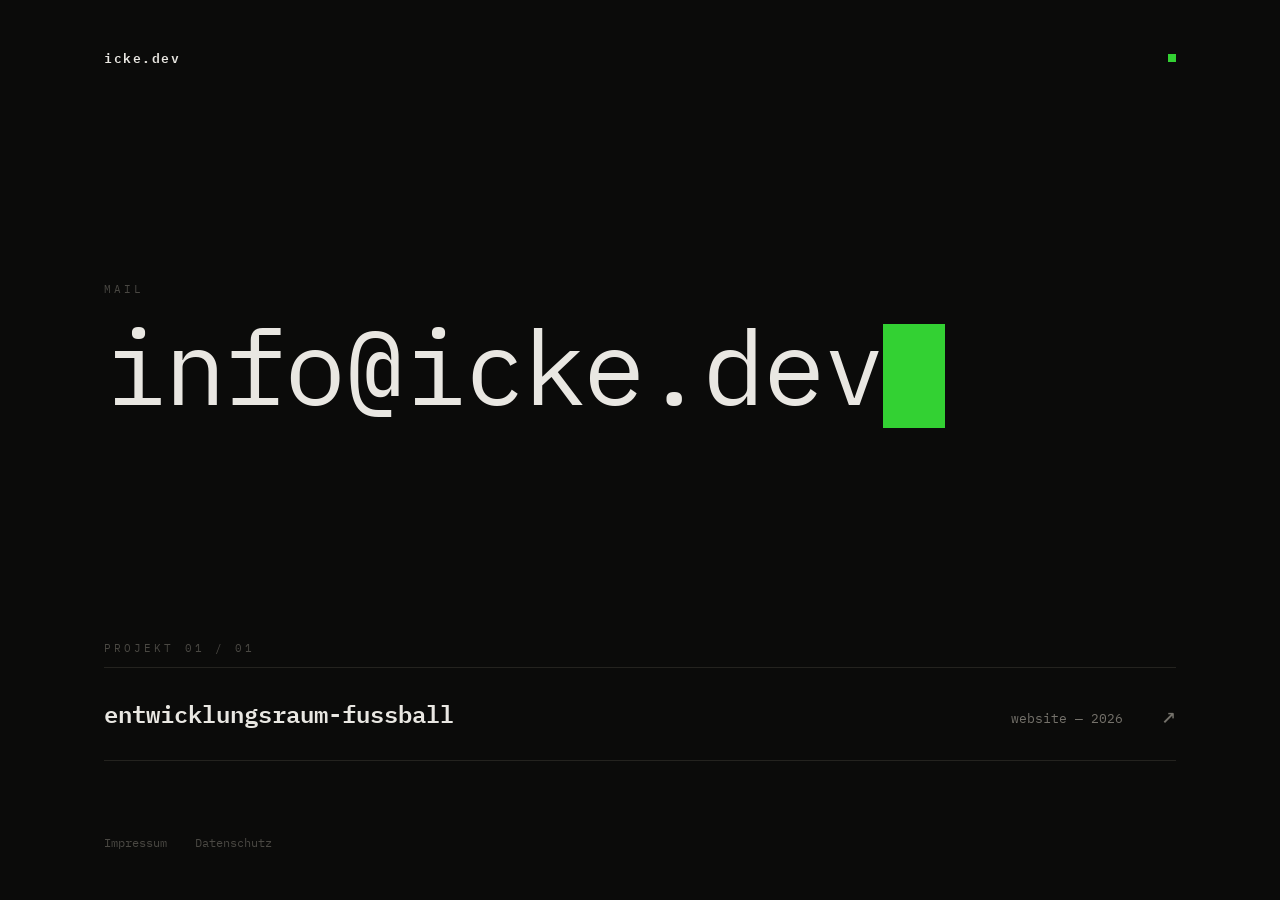
==== index.html @ ddf0a6c2 "three.ja upload" ====
<!doctype html>
<html lang="de">
  <head>
    <meta charset="utf-8" />
    <meta
      name="viewport"
      content="width=device-width, initial-scale=1, viewport-fit=cover"
    />
    <title>icke.dev</title>
    <meta name="description" content="icke.dev — kontakt: info@icke.dev" />
    <meta name="color-scheme" content="dark" />
    <link rel="icon" href="favicon.svg" type="image/svg+xml" />
    <link
      rel="preload"
      href="fonts/ibm-plex-mono-400.woff2"
      as="font"
      type="font/woff2"
      crossorigin
    />
    <link
      rel="preload"
      href="fonts/ibm-plex-mono-600.woff2"
      as="font"
      type="font/woff2"
      crossorigin
    />
    <link rel="stylesheet" href="style.css" />
    <script type="importmap">
      {
        "imports": {
          "three": "./vendor/three.module.min.js",
          "three/addons/": "./vendor/jsm/"
        }
      }
    </script>
  </head>
  <body>
    <div class="phosphor" aria-hidden="true"></div>
    <main class="page">
      <header class="top">
        <span class="top__mark">icke.dev</span>
        <span class="top__dot" aria-hidden="true"></span>
      </header>

      <section class="hero">
        <p class="label">mail</p>
        <h1 class="hero__mail">
          <a data-site-mailto="email" href="mailto:info@icke.dev"
            >info@icke.dev</a
          ><span class="caret" aria-hidden="true"></span>
        </h1>
      </section>

      <section class="work" aria-label="Projekt">
        <p class="label">projekt 01 / 01</p>
        <a
          class="proj"
          href="https://www.entwicklungsraum-fussball.de"
          target="_blank"
          rel="noreferrer"
        >
          <span class="proj__name">entwicklungsraum-fussball</span>
          <span class="proj__meta">website — 2026</span>
          <span class="proj__arrow" aria-hidden="true">&nearr;</span>
        </a>
      </section>

      <footer class="foot">
        <a href="/impressum.html">Impressum</a>
        <a href="/datenschutz.html">Datenschutz</a>
      </footer>
    </main>
    <script src="legal.js"></script>
    <script type="module" src="phosphor.js"></script>
  </body>
</html>
---- style.css ----
/* --- fonts -------------------------------------------------------- */
@font-face {
  font-family: "IBM Plex Mono";
  src: url("fonts/ibm-plex-mono-400.woff2") format("woff2");
  font-weight: 400;
  font-style: normal;
  font-display: swap;
}

@font-face {
  font-family: "IBM Plex Mono";
  src: url("fonts/ibm-plex-mono-600.woff2") format("woff2");
  font-weight: 600;
  font-style: normal;
  font-display: swap;
}

/* --- tokens ------------------------------------------------------- */
:root {
  color-scheme: dark;

  --bg:     #0b0b0a;
  --ink:    #e9e7e2;
  --mute:   #75726b;
  --faint:  #4a4843;
  --line:   #24231f;
  --accent: #33d133; /* Phosphor-Gruen alter Monochrom-CRTs, leicht gedimmt */

  --mono: "IBM Plex Mono", ui-monospace, SFMono-Regular, Menlo, Consolas, monospace;
}

/* --- reset -------------------------------------------------------- */
*, *::before, *::after { box-sizing: border-box; }

html, body {
  margin: 0;
  min-height: 100%;
  -webkit-text-size-adjust: 100%;
  text-size-adjust: 100%;
}

body {
  background: var(--bg);
  color: var(--ink);
  font: 400 15px/1.6 var(--mono);
}

::selection {
  background: var(--accent);
  color: var(--bg);
}

a { color: inherit; }

:focus-visible {
  outline: 2px solid var(--accent);
  outline-offset: 4px;
}

/* --- page frame ---------------------------------------------------- */
.page {
  position: relative;
  z-index: 1;
  min-height: 100dvh;
  max-width: 1200px;
  margin: 0 auto;
  padding: clamp(24px, 4vw, 48px) clamp(20px, 5vw, 64px);
  display: flex;
  flex-direction: column;
}

/* --- top ----------------------------------------------------------- */
.top {
  display: flex;
  align-items: center;
  justify-content: space-between;
  font-size: 13px;
  letter-spacing: .12em;
  color: var(--mute);
}

.top__mark { font-weight: 600; color: var(--ink); }

.top__dot {
  width: 8px;
  height: 8px;
  background: var(--accent);
}

/* --- labels -------------------------------------------------------- */
.label {
  margin: 0 0 .9em;
  font-size: 11px;
  letter-spacing: .28em;
  text-transform: uppercase;
  color: var(--faint);
}

/* --- hero: the mail ------------------------------------------------ */
.hero {
  margin-block: auto;
  padding-block: clamp(48px, 10vh, 96px);
}

.hero__mail {
  margin: 0;
  font-size: clamp(27px, 8.2vw, 104px);
  font-weight: 400;
  line-height: 1.1;
  letter-spacing: -0.02em;
  overflow-wrap: anywhere;
}

.hero__mail a {
  text-decoration: none;
  transition: color .15s linear;
}

.hero__mail a:hover { color: var(--accent); }

.caret {
  /* volle Zeichenzelle von IBM Plex Mono:
     Breite = Dickte (.6em), Hoehe = Ober- + Unterlaenge (.78em + .22em),
     sitzt .22em unter der Grundlinie wie ein echter Terminal-Cursor */
  display: inline-block;
  width: .6em;
  height: 1em;
  vertical-align: -.22em;
  background: var(--accent);
  animation: blink 1.1s steps(1) infinite;
}

@keyframes blink { 50% { opacity: 0; } }

/* --- phosphor: three.js-Schwarm ------------------------------------ */
.phosphor {
  position: fixed;
  inset: 0;
  z-index: 0;
  overflow: hidden;
  pointer-events: none;
  user-select: none;
}

.phosphor canvas {
  display: block;
  width: 100%;
  height: 100%;
}

/* --- the project ---------------------------------------------------- */
.proj {
  display: flex;
  align-items: baseline;
  gap: clamp(16px, 3vw, 40px);
  padding-block: 26px;
  border-top: 1px solid var(--line);
  border-bottom: 1px solid var(--line);
  text-decoration: none;
  transition: border-color .15s linear;
}

.proj__name {
  font-weight: 600;
  font-size: clamp(17px, 2.4vw, 24px);
  transition: color .15s linear;
}

.proj__meta {
  margin-left: auto;
  font-size: 13px;
  color: var(--mute);
  white-space: nowrap;
}

.proj__arrow {
  color: var(--mute);
  font-size: clamp(17px, 2.4vw, 24px);
  transition: color .15s linear, translate .15s ease-out;
}

.proj:hover { border-color: var(--accent); }
.proj:hover .proj__name { color: var(--accent); }

.proj:hover .proj__arrow {
  color: var(--accent);
  translate: 3px -3px;
}

/* --- foot ----------------------------------------------------------- */
.foot {
  display: flex;
  gap: 28px;
  margin-top: clamp(40px, 8vh, 80px);
  font-size: 12px;
}

.foot a {
  color: var(--faint);
  text-decoration: none;
  transition: color .15s linear;
}

.foot a:hover { color: var(--ink); }

/* --- legal pages ----------------------------------------------------- */
.stage {
  min-height: 100dvh;
  max-width: 720px;
  margin: 0 auto;
  padding: clamp(24px, 4vw, 48px) clamp(20px, 5vw, 64px);
  display: flex;
  flex-direction: column;
}

.kicker {
  margin: 0 0 3rem;
  font-size: 13px;
  letter-spacing: .12em;
}

.legal-page .kicker a {
  color: var(--mute);
  text-decoration: none;
}

.legal-page .kicker a:hover { color: var(--accent); }

.legal-page h1 {
  margin: 0 0 1.5rem;
  font-size: clamp(22px, 4vw, 32px);
  font-weight: 600;
  letter-spacing: -0.02em;
}

.legal-page h2 {
  margin: 2.4rem 0 .6rem;
  font-size: 11px;
  font-weight: 600;
  letter-spacing: .28em;
  text-transform: uppercase;
  color: var(--faint);
}

.legal-page p,
.legal-page li {
  margin: 0 0 .6rem;
  font-size: 14px;
  color: var(--mute);
  overflow-wrap: anywhere;
}

.legal-page ul { padding-left: 1.2rem; }

.legal-page a {
  color: var(--ink);
  text-decoration: underline;
  text-underline-offset: .2em;
  text-decoration-color: var(--faint);
}

.legal-page a:hover {
  color: var(--accent);
  text-decoration-color: var(--accent);
}

.fill-in { background: rgba(51, 209, 51, .14); }

.legal-nav {
  margin-top: auto;
  padding-top: 3rem;
  display: flex;
  gap: 28px;
  font-size: 12px;
}

.legal-nav a {
  color: var(--faint);
  text-decoration: none;
}

.legal-nav a:hover { color: var(--ink); }
.legal-nav a[aria-current="page"] { color: var(--mute); }

/* --- responsive ------------------------------------------------------ */
@media (max-width: 560px) {
  .proj {
    flex-wrap: wrap;
    row-gap: 6px;
  }

  .proj__meta {
    margin-left: 0;
    flex-basis: 100%;
    order: 3;
  }
}

@media (prefers-reduced-motion: reduce) {
  .caret { animation: none; }
  * { transition: none !important; }
}
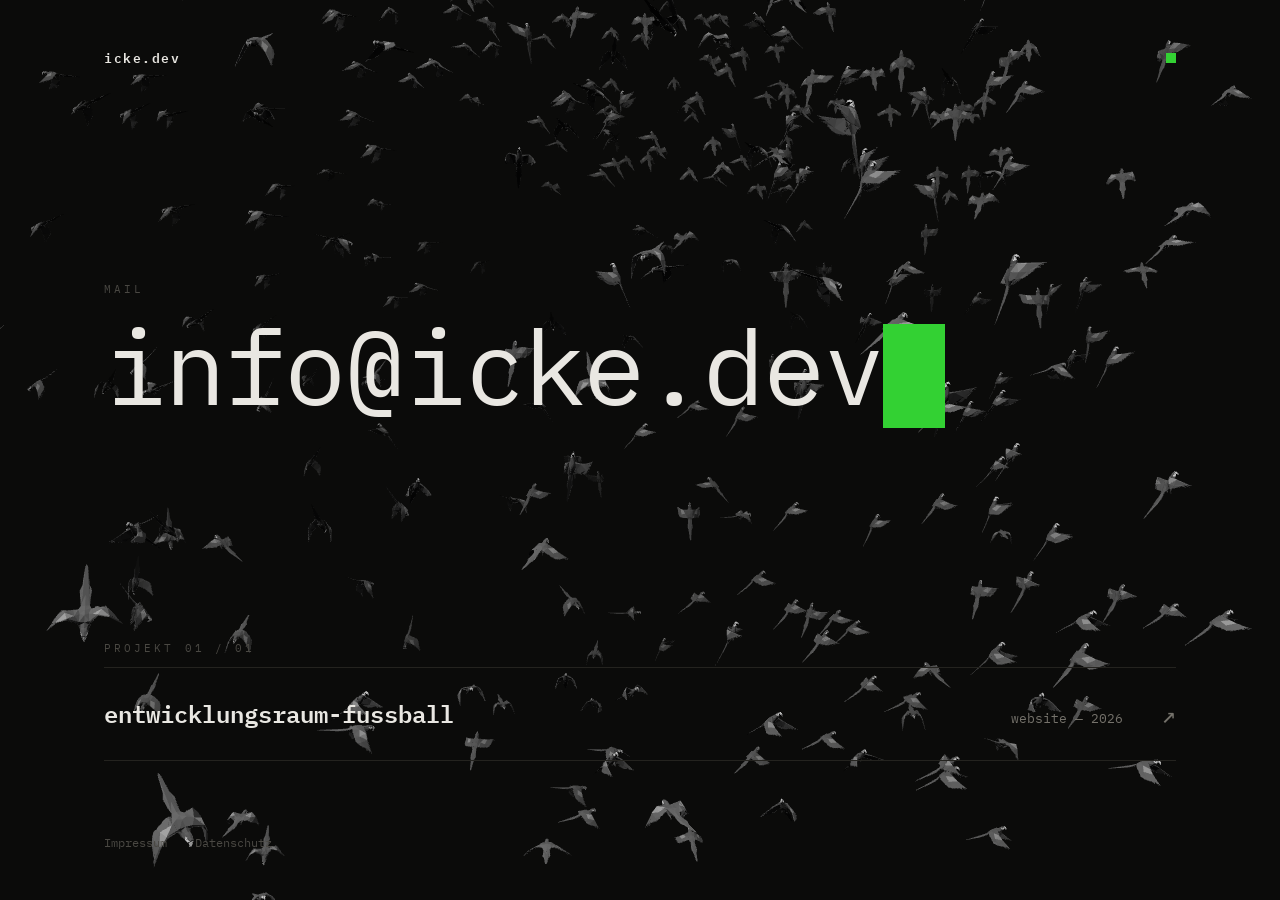
==== commit be4c5360: "color birds" ====
--- a/index.html
+++ b/index.html
@@ -39,7 +39,12 @@
     <main class="page">
       <header class="top">
         <span class="top__mark">icke.dev</span>
-        <span class="top__dot" aria-hidden="true"></span>
+        <button
+          type="button"
+          class="top__dot"
+          aria-label="Schwarm einfärben"
+          aria-pressed="false"
+        ></button>
       </header>
 
       <section class="hero">
--- a/style.css
+++ b/style.css
@@ -82,9 +82,27 @@
 .top__mark { font-weight: 600; color: var(--ink); }
 
 .top__dot {
-  width: 8px;
-  height: 8px;
+  position: relative;
+  width: 10px;
+  height: 10px;
+  padding: 0;
+  border: 0;
   background: var(--accent);
+  cursor: pointer;
+  appearance: none;
+  display: block;
+  flex-shrink: 0;
+}
+
+.top__dot::after {
+  content: "";
+  position: absolute;
+  inset: -12px;
+}
+
+.top__dot[aria-pressed="true"] {
+  outline: 1px solid var(--accent);
+  outline-offset: 3px;
 }
 
 /* --- labels -------------------------------------------------------- */
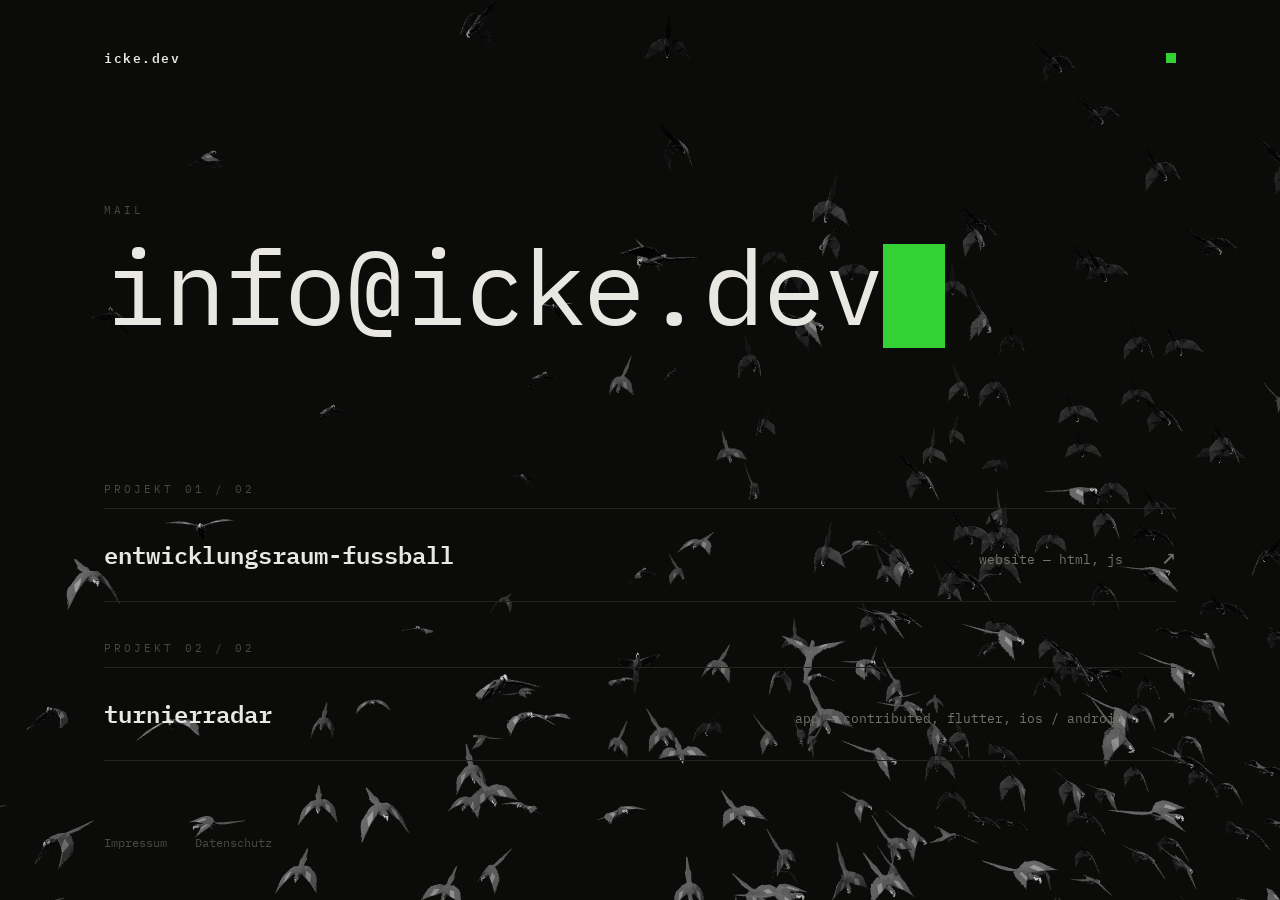
==== commit 9f66d129: "litte tweeks" ====
--- a/index.html
+++ b/index.html
@@ -56,8 +56,8 @@
         </h1>
       </section>
 
-      <section class="work" aria-label="Projekt">
-        <p class="label">projekt 01 / 01</p>
+      <section class="work" aria-label="Projekte">
+        <p class="label">projekt 01 / 02</p>
         <a
           class="proj"
           href="https://www.entwicklungsraum-fussball.de"
@@ -65,7 +65,18 @@
           rel="noreferrer"
         >
           <span class="proj__name">entwicklungsraum-fussball</span>
-          <span class="proj__meta">website — 2026</span>
+          <span class="proj__meta">website — html, js</span>
+          <span class="proj__arrow" aria-hidden="true">&nearr;</span>
+        </a>
+        <p class="label">projekt 02 / 02</p>
+        <a
+          class="proj"
+          href="https://turnierradar.de"
+          target="_blank"
+          rel="noreferrer"
+        >
+          <span class="proj__name">turnierradar</span>
+          <span class="proj__meta">app — contributed, flutter, ios / android</span>
           <span class="proj__arrow" aria-hidden="true">&nearr;</span>
         </a>
       </section>
--- a/style.css
+++ b/style.css
@@ -178,6 +178,8 @@
   transition: border-color .15s linear;
 }
 
+.proj + .label { margin-top: 2.4rem; }
+
 .proj__name {
   font-weight: 600;
   font-size: clamp(17px, 2.4vw, 24px);
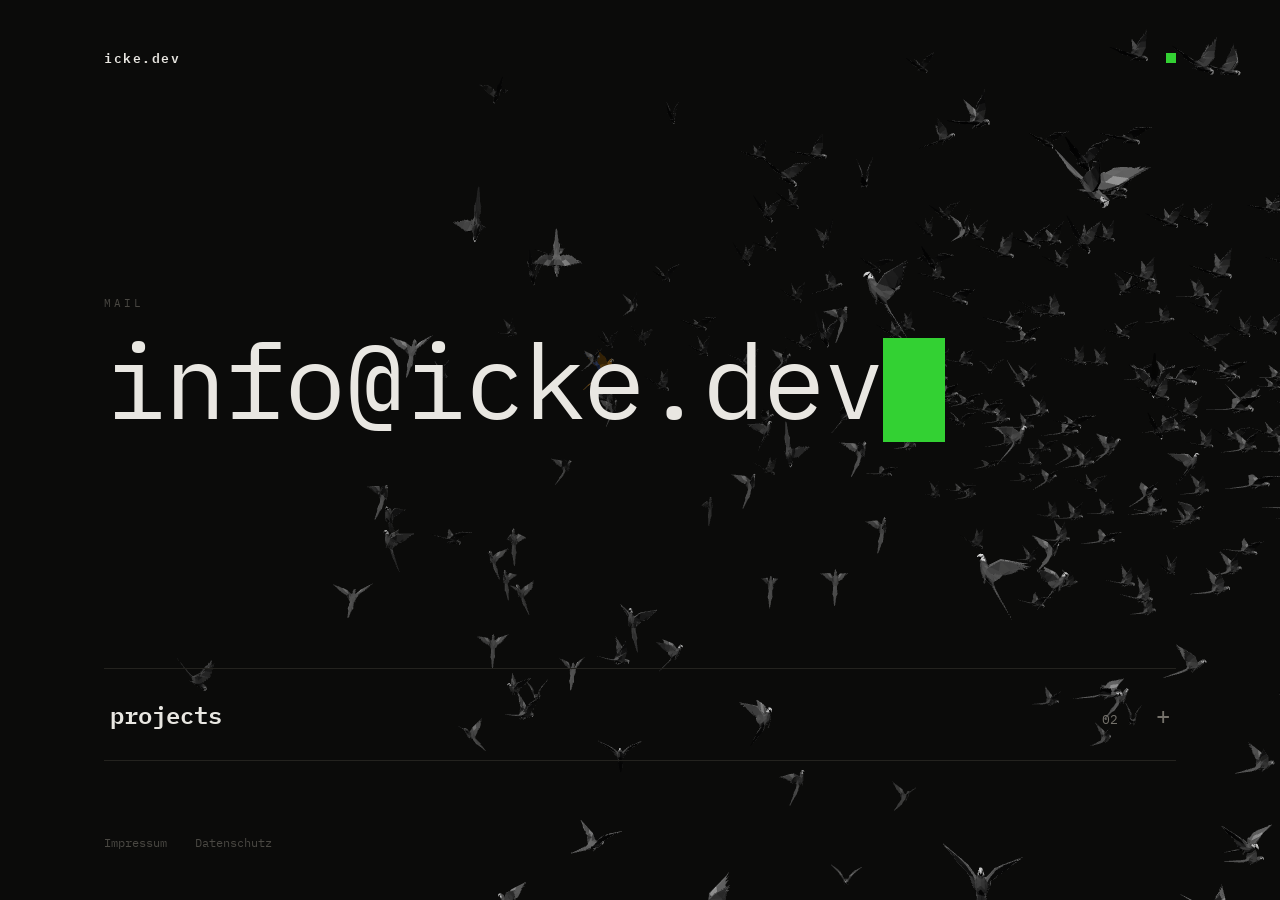
==== commit 341598a0: "tweeks" ====
--- a/index.html
+++ b/index.html
@@ -56,29 +56,43 @@
         </h1>
       </section>
 
-      <section class="work" aria-label="Projekte">
-        <p class="label">projekt 01 / 02</p>
-        <a
-          class="proj"
-          href="https://www.entwicklungsraum-fussball.de"
-          target="_blank"
-          rel="noreferrer"
-        >
-          <span class="proj__name">entwicklungsraum-fussball</span>
-          <span class="proj__meta">website — html, js</span>
-          <span class="proj__arrow" aria-hidden="true">&nearr;</span>
-        </a>
-        <p class="label">projekt 02 / 02</p>
-        <a
-          class="proj"
-          href="https://turnierradar.de"
-          target="_blank"
-          rel="noreferrer"
-        >
-          <span class="proj__name">turnierradar</span>
-          <span class="proj__meta">app — contributed, flutter, ios / android</span>
-          <span class="proj__arrow" aria-hidden="true">&nearr;</span>
-        </a>
+      <section class="work" aria-label="Projects">
+        <div class="work__fold">
+          <button
+            type="button"
+            class="proj work__sum"
+            aria-expanded="false"
+            aria-controls="project-list"
+          >
+            <span class="proj__name">projects</span>
+            <span class="proj__meta">02</span>
+            <span class="work__toggle" aria-hidden="true"></span>
+          </button>
+          <div class="work__list" id="project-list">
+            <div class="work__list-inner">
+              <a
+                class="proj"
+                href="https://www.entwicklungsraum-fussball.de"
+                target="_blank"
+                rel="noreferrer"
+              >
+                <span class="proj__name">entwicklungsraum-fussball</span>
+                <span class="proj__meta">website — html, js</span>
+                <span class="proj__arrow" aria-hidden="true">&nearr;</span>
+              </a>
+              <a
+                class="proj"
+                href="https://turnierradar.de"
+                target="_blank"
+                rel="noreferrer"
+              >
+                <span class="proj__name">turnierradar</span>
+                <span class="proj__meta">app — contributed, flutter, ios / android</span>
+                <span class="proj__arrow" aria-hidden="true">&nearr;</span>
+              </a>
+            </div>
+          </div>
+        </div>
       </section>
 
       <footer class="foot">
--- a/style.css
+++ b/style.css
@@ -19,20 +19,26 @@
 :root {
   color-scheme: dark;
 
-  --bg:     #0b0b0a;
-  --ink:    #e9e7e2;
-  --mute:   #75726b;
-  --faint:  #4a4843;
-  --line:   #24231f;
+  --bg: #0b0b0a;
+  --ink: #e9e7e2;
+  --mute: #75726b;
+  --faint: #4a4843;
+  --line: #24231f;
   --accent: #33d133; /* Phosphor-Gruen alter Monochrom-CRTs, leicht gedimmt */
 
-  --mono: "IBM Plex Mono", ui-monospace, SFMono-Regular, Menlo, Consolas, monospace;
+  --mono:
+    "IBM Plex Mono", ui-monospace, SFMono-Regular, Menlo, Consolas, monospace;
 }
 
 /* --- reset -------------------------------------------------------- */
-*, *::before, *::after { box-sizing: border-box; }
-
-html, body {
+*,
+*::before,
+*::after {
+  box-sizing: border-box;
+}
+
+html,
+body {
   margin: 0;
   min-height: 100%;
   -webkit-text-size-adjust: 100%;
@@ -50,7 +56,9 @@
   color: var(--bg);
 }
 
-a { color: inherit; }
+a {
+  color: inherit;
+}
 
 :focus-visible {
   outline: 2px solid var(--accent);
@@ -69,17 +77,31 @@
   flex-direction: column;
 }
 
+.page > :not(.top) {
+  opacity: 1;
+  transition: opacity 1.6s cubic-bezier(0.22, 1, 0.36, 1);
+}
+
+.page.is-idle > :not(.top) {
+  opacity: 0.12;
+  transition-duration: 2.8s;
+  transition-timing-function: cubic-bezier(0.4, 0, 0.2, 1);
+}
+
 /* --- top ----------------------------------------------------------- */
 .top {
   display: flex;
   align-items: center;
   justify-content: space-between;
   font-size: 13px;
-  letter-spacing: .12em;
-  color: var(--mute);
-}
-
-.top__mark { font-weight: 600; color: var(--ink); }
+  letter-spacing: 0.12em;
+  color: var(--mute);
+}
+
+.top__mark {
+  font-weight: 600;
+  color: var(--ink);
+}
 
 .top__dot {
   position: relative;
@@ -107,9 +129,9 @@
 
 /* --- labels -------------------------------------------------------- */
 .label {
-  margin: 0 0 .9em;
+  margin: 0 0 0.9em;
   font-size: 11px;
-  letter-spacing: .28em;
+  letter-spacing: 0.28em;
   text-transform: uppercase;
   color: var(--faint);
 }
@@ -131,24 +153,30 @@
 
 .hero__mail a {
   text-decoration: none;
-  transition: color .15s linear;
-}
-
-.hero__mail a:hover { color: var(--accent); }
+  transition: color 0.15s linear;
+}
+
+.hero__mail a:hover {
+  color: var(--accent);
+}
 
 .caret {
   /* volle Zeichenzelle von IBM Plex Mono:
      Breite = Dickte (.6em), Hoehe = Ober- + Unterlaenge (.78em + .22em),
      sitzt .22em unter der Grundlinie wie ein echter Terminal-Cursor */
   display: inline-block;
-  width: .6em;
+  width: 0.6em;
   height: 1em;
-  vertical-align: -.22em;
+  vertical-align: -0.22em;
   background: var(--accent);
   animation: blink 1.1s steps(1) infinite;
 }
 
-@keyframes blink { 50% { opacity: 0; } }
+@keyframes blink {
+  50% {
+    opacity: 0;
+  }
+}
 
 /* --- phosphor: three.js-Schwarm ------------------------------------ */
 .phosphor {
@@ -166,7 +194,61 @@
   height: 100%;
 }
 
-/* --- the project ---------------------------------------------------- */
+/* --- projects ------------------------------------------------------- */
+.work__sum {
+  width: 100%;
+  margin: 0;
+  font: inherit;
+  color: inherit;
+  background: none;
+  text-align: left;
+  appearance: none;
+  border: 0;
+  border-radius: 0;
+  cursor: pointer;
+}
+
+.work__toggle {
+  display: inline-block;
+  color: var(--mute);
+  font-size: clamp(17px, 2.4vw, 24px);
+  line-height: 1;
+  transition:
+    color 0.15s linear,
+    rotate 0.35s cubic-bezier(0.22, 1, 0.36, 1);
+}
+
+.work__toggle::before {
+  content: "+";
+}
+
+.work__sum[aria-expanded="true"] .work__toggle {
+  rotate: 45deg;
+}
+
+.work__sum:hover .work__toggle {
+  color: var(--accent);
+}
+
+.work__list {
+  display: grid;
+  grid-template-rows: 0fr;
+  transition: grid-template-rows 0.45s cubic-bezier(0.22, 1, 0.36, 1);
+}
+
+.work__sum[aria-expanded="true"] + .work__list {
+  grid-template-rows: 1fr;
+}
+
+.work__list-inner {
+  min-height: 0;
+  overflow: hidden;
+}
+
+.work__list .proj {
+  border-top: 0;
+}
+
 .proj {
   display: flex;
   align-items: baseline;
@@ -175,15 +257,13 @@
   border-top: 1px solid var(--line);
   border-bottom: 1px solid var(--line);
   text-decoration: none;
-  transition: border-color .15s linear;
-}
-
-.proj + .label { margin-top: 2.4rem; }
+  transition: border-color 0.15s linear;
+}
 
 .proj__name {
   font-weight: 600;
   font-size: clamp(17px, 2.4vw, 24px);
-  transition: color .15s linear;
+  transition: color 0.15s linear;
 }
 
 .proj__meta {
@@ -196,11 +276,17 @@
 .proj__arrow {
   color: var(--mute);
   font-size: clamp(17px, 2.4vw, 24px);
-  transition: color .15s linear, translate .15s ease-out;
-}
-
-.proj:hover { border-color: var(--accent); }
-.proj:hover .proj__name { color: var(--accent); }
+  transition:
+    color 0.15s linear,
+    translate 0.15s ease-out;
+}
+
+.proj:hover {
+  border-color: var(--accent);
+}
+.proj:hover .proj__name {
+  color: var(--accent);
+}
 
 .proj:hover .proj__arrow {
   color: var(--accent);
@@ -218,10 +304,12 @@
 .foot a {
   color: var(--faint);
   text-decoration: none;
-  transition: color .15s linear;
-}
-
-.foot a:hover { color: var(--ink); }
+  transition: color 0.15s linear;
+}
+
+.foot a:hover {
+  color: var(--ink);
+}
 
 /* --- legal pages ----------------------------------------------------- */
 .stage {
@@ -236,7 +324,7 @@
 .kicker {
   margin: 0 0 3rem;
   font-size: 13px;
-  letter-spacing: .12em;
+  letter-spacing: 0.12em;
 }
 
 .legal-page .kicker a {
@@ -244,7 +332,9 @@
   text-decoration: none;
 }
 
-.legal-page .kicker a:hover { color: var(--accent); }
+.legal-page .kicker a:hover {
+  color: var(--accent);
+}
 
 .legal-page h1 {
   margin: 0 0 1.5rem;
@@ -254,28 +344,30 @@
 }
 
 .legal-page h2 {
-  margin: 2.4rem 0 .6rem;
+  margin: 2.4rem 0 0.6rem;
   font-size: 11px;
   font-weight: 600;
-  letter-spacing: .28em;
+  letter-spacing: 0.28em;
   text-transform: uppercase;
   color: var(--faint);
 }
 
 .legal-page p,
 .legal-page li {
-  margin: 0 0 .6rem;
+  margin: 0 0 0.6rem;
   font-size: 14px;
   color: var(--mute);
   overflow-wrap: anywhere;
 }
 
-.legal-page ul { padding-left: 1.2rem; }
+.legal-page ul {
+  padding-left: 1.2rem;
+}
 
 .legal-page a {
   color: var(--ink);
   text-decoration: underline;
-  text-underline-offset: .2em;
+  text-underline-offset: 0.2em;
   text-decoration-color: var(--faint);
 }
 
@@ -284,7 +376,9 @@
   text-decoration-color: var(--accent);
 }
 
-.fill-in { background: rgba(51, 209, 51, .14); }
+.fill-in {
+  background: rgba(51, 209, 51, 0.14);
+}
 
 .legal-nav {
   margin-top: auto;
@@ -299,8 +393,12 @@
   text-decoration: none;
 }
 
-.legal-nav a:hover { color: var(--ink); }
-.legal-nav a[aria-current="page"] { color: var(--mute); }
+.legal-nav a:hover {
+  color: var(--ink);
+}
+.legal-nav a[aria-current="page"] {
+  color: var(--mute);
+}
 
 /* --- responsive ------------------------------------------------------ */
 @media (max-width: 560px) {
@@ -314,9 +412,19 @@
     flex-basis: 100%;
     order: 3;
   }
+
+  .work__sum .proj__meta {
+    margin-left: auto;
+    flex-basis: auto;
+    order: 0;
+  }
 }
 
 @media (prefers-reduced-motion: reduce) {
-  .caret { animation: none; }
-  * { transition: none !important; }
-}
+  .caret {
+    animation: none;
+  }
+  * {
+    transition: none !important;
+  }
+}
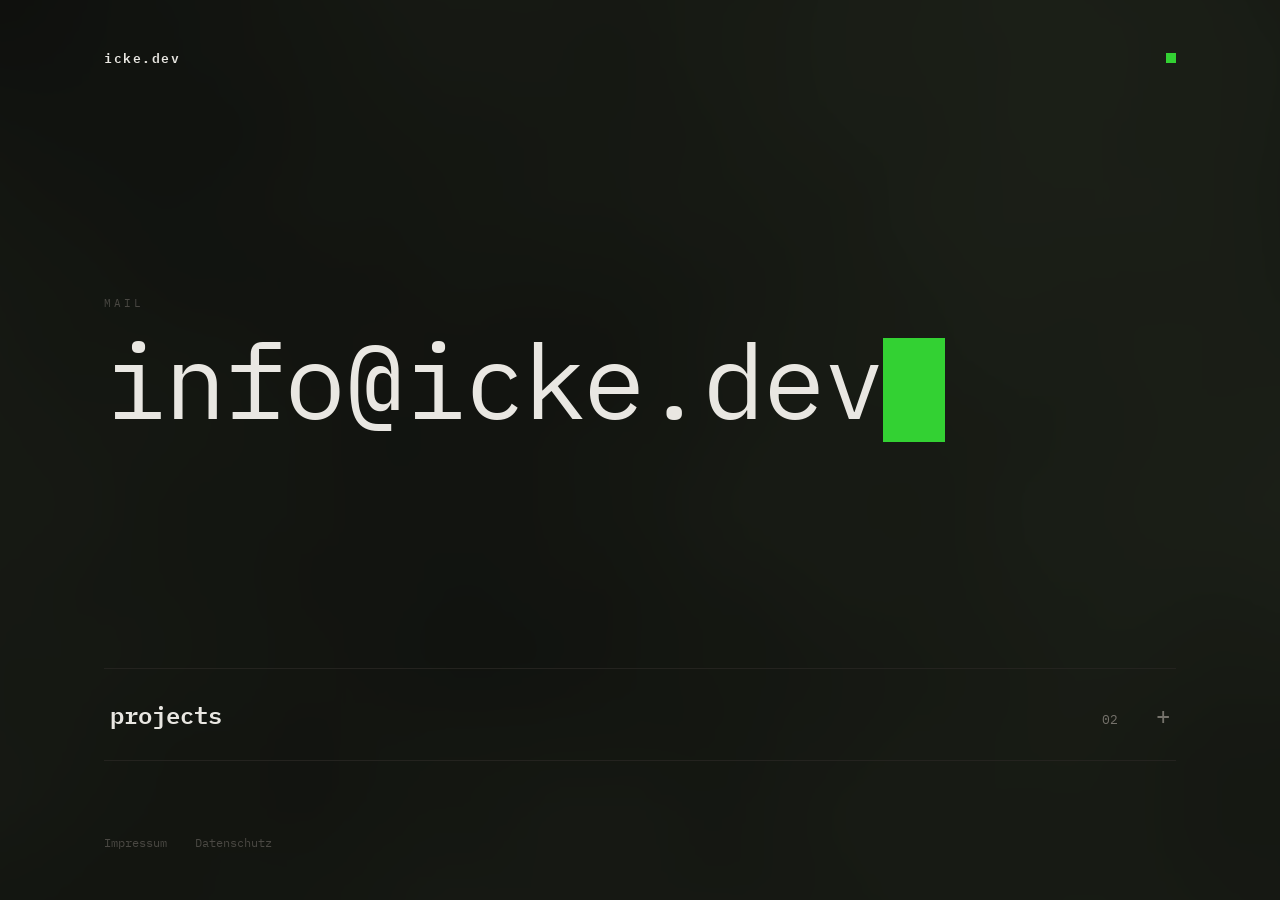
==== commit 1c2e14a5: "some more backgrounds" ====
--- a/index.html
+++ b/index.html
@@ -102,5 +102,8 @@
     </main>
     <script src="legal.js"></script>
     <script type="module" src="phosphor.js"></script>
+    <script type="module" src="ocean.js"></script>
+    <script type="module" src="noise.js"></script>
+    <script type="module" src="milkyway.js"></script>
   </body>
 </html>
--- a/style.css
+++ b/style.css
@@ -75,17 +75,14 @@
   padding: clamp(24px, 4vw, 48px) clamp(20px, 5vw, 64px);
   display: flex;
   flex-direction: column;
-}
-
-.page > :not(.top) {
-  opacity: 1;
-  transition: opacity 1.6s cubic-bezier(0.22, 1, 0.36, 1);
-}
-
-.page.is-idle > :not(.top) {
-  opacity: 0.12;
-  transition-duration: 2.8s;
-  transition-timing-function: cubic-bezier(0.4, 0, 0.2, 1);
+  pointer-events: none;
+}
+
+.page .top,
+.page .work,
+.page .foot,
+.hero a {
+  pointer-events: auto;
 }
 
 /* --- top ----------------------------------------------------------- */
@@ -140,6 +137,7 @@
 .hero {
   margin-block: auto;
   padding-block: clamp(48px, 10vh, 96px);
+  pointer-events: none;
 }
 
 .hero__mail {
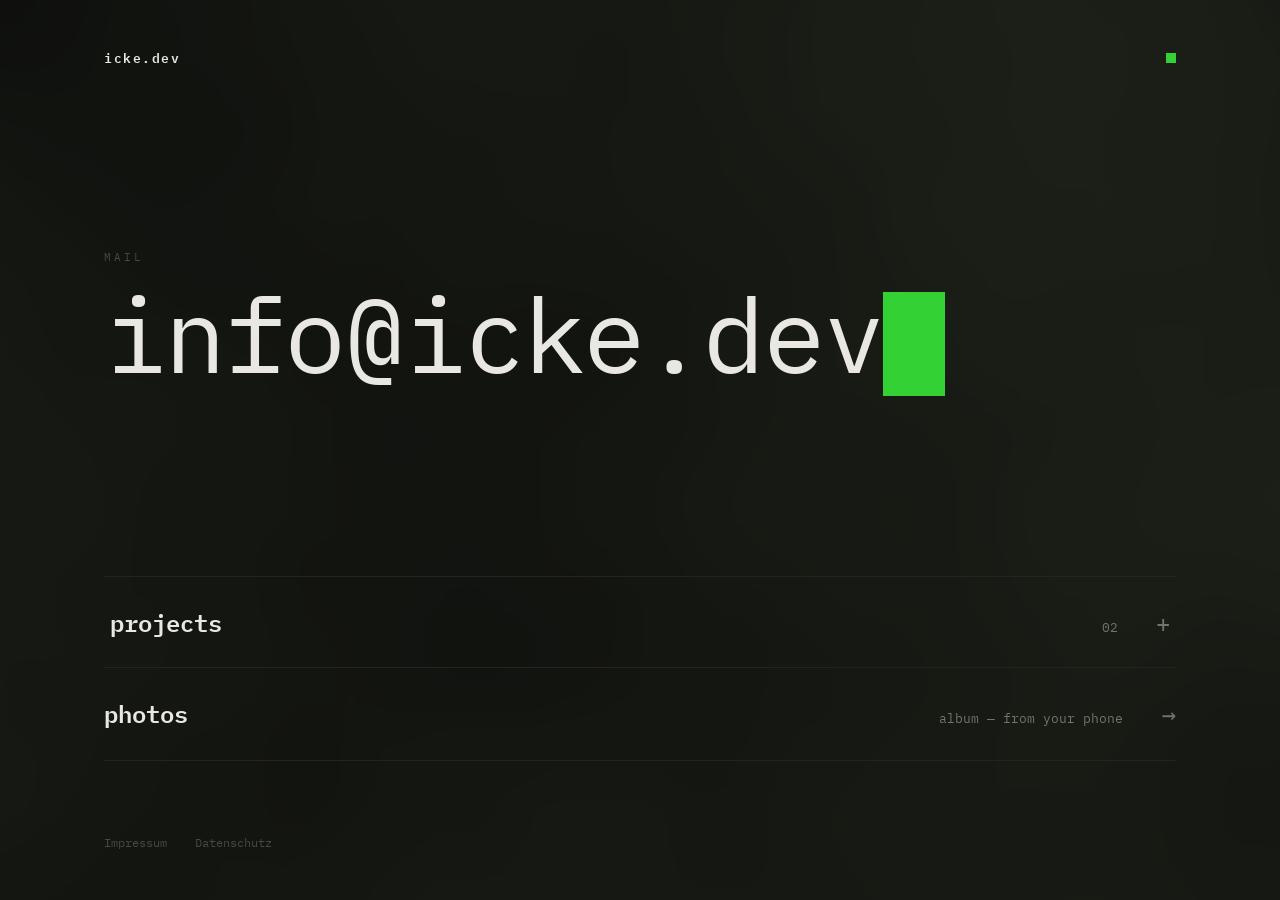
==== commit 41a1fedc: "Added photopage" ====
--- a/index.html
+++ b/index.html
@@ -93,6 +93,11 @@
             </div>
           </div>
         </div>
+        <a class="proj" href="photos.html">
+          <span class="proj__name">photos</span>
+          <span class="proj__meta">album — from your phone</span>
+          <span class="proj__arrow" aria-hidden="true">&rarr;</span>
+        </a>
       </section>
 
       <footer class="foot">
--- a/style.css
+++ b/style.css
@@ -81,8 +81,23 @@
 .page .top,
 .page .work,
 .page .foot,
-.hero a {
+.page .photos,
+.hero a,
+.photos__lock {
   pointer-events: auto;
+}
+
+.page--photos {
+  pointer-events: auto;
+}
+
+a.top__mark {
+  text-decoration: none;
+  transition: color 0.15s linear;
+}
+
+a.top__mark:hover {
+  color: var(--accent);
 }
 
 /* --- top ----------------------------------------------------------- */
@@ -243,7 +258,8 @@
   overflow: hidden;
 }
 
-.work__list .proj {
+.work__list .proj,
+.work > .proj {
   border-top: 0;
 }
 
@@ -291,6 +307,213 @@
   translate: 3px -3px;
 }
 
+/* --- photos --------------------------------------------------------- */
+.photos {
+  margin-block: auto;
+  padding-block: clamp(48px, 10vh, 96px);
+}
+
+.photos .proj + .proj {
+  border-top: 0;
+}
+
+.photos__head {
+  pointer-events: none;
+  cursor: default;
+}
+
+.photos__head:hover,
+.photos__gate:hover {
+  border-color: var(--line);
+}
+
+.photos__head:hover .proj__name {
+  color: inherit;
+}
+
+.photos__add {
+  position: relative;
+  cursor: pointer;
+  -webkit-tap-highlight-color: transparent;
+}
+
+.photos__add[hidden],
+.photos__gate[hidden],
+.photos__lock[hidden] {
+  display: none;
+}
+
+.photos__key-wrap {
+  flex: 1;
+  min-width: 0;
+  margin-left: auto;
+}
+
+.photos__key {
+  text-align: right;
+}
+
+.photos__key {
+  width: 100%;
+  margin: 0;
+  padding: 0;
+  border: 0;
+  background: none;
+  font: inherit;
+  font-weight: 600;
+  font-size: clamp(17px, 2.4vw, 24px);
+  color: var(--ink);
+  outline: none;
+  appearance: none;
+  border-radius: 0;
+}
+
+.photos__key::placeholder {
+  color: var(--faint);
+}
+
+.photos__gate {
+  cursor: default;
+}
+
+.photos__gate .proj__arrow {
+  margin-left: auto;
+  padding: 0;
+  border: 0;
+  background: none;
+  font: inherit;
+  cursor: pointer;
+  appearance: none;
+}
+
+.photos__gate:focus-within {
+  border-color: var(--accent);
+}
+
+.photos__lock {
+  margin: 0;
+  padding: 0;
+  border: 0;
+  background: none;
+  font: inherit;
+  font-size: 12px;
+  color: var(--faint);
+  cursor: pointer;
+}
+
+.photos__lock:hover {
+  color: var(--ink);
+}
+
+.visually-hidden {
+  position: absolute;
+  width: 1px;
+  height: 1px;
+  padding: 0;
+  margin: -1px;
+  overflow: hidden;
+  clip: rect(0 0 0 0);
+  white-space: nowrap;
+  border: 0;
+}
+
+.photos__input {
+  position: absolute;
+  inset: 0;
+  opacity: 0;
+  cursor: pointer;
+}
+
+.photos__hint,
+.photos__empty,
+.photos__status {
+  margin: 14px 0 0;
+  font-size: 13px;
+  color: var(--faint);
+}
+
+.photos__status[hidden],
+.photos__empty[hidden],
+.photos__grid[hidden] {
+  display: none;
+}
+
+.photos__grid {
+  list-style: none;
+  margin: 32px 0 0;
+  padding: 0;
+  display: grid;
+  grid-template-columns: repeat(2, 1fr);
+  gap: clamp(12px, 2.4vw, 20px);
+}
+
+.photos__thumb {
+  display: block;
+  width: 100%;
+  aspect-ratio: 1;
+  padding: 0;
+  border: 0;
+  background: var(--bg);
+  cursor: pointer;
+  appearance: none;
+  -webkit-tap-highlight-color: transparent;
+}
+
+.photos__thumb img {
+  display: block;
+  width: 100%;
+  height: 100%;
+  object-fit: cover;
+}
+
+.photos__view {
+  width: 100vw;
+  height: 100dvh;
+  max-width: none;
+  max-height: none;
+  margin: 0;
+  padding: clamp(24px, 4vw, 48px) clamp(20px, 5vw, 64px);
+  border: 0;
+  background: var(--bg);
+  color: var(--ink);
+}
+
+.photos__view::backdrop {
+  background: var(--bg);
+}
+
+.photos__view img {
+  display: block;
+  width: 100%;
+  height: calc(100dvh - 140px);
+  object-fit: contain;
+}
+
+.photos__view-bar {
+  display: flex;
+  gap: 28px;
+  margin-top: 24px;
+  font-size: 12px;
+}
+
+.photos__view-bar button {
+  font: inherit;
+  color: var(--faint);
+  background: none;
+  border: 0;
+  padding: 0;
+  cursor: pointer;
+  transition: color 0.15s linear;
+}
+
+.photos__view-bar button:hover {
+  color: var(--ink);
+}
+
+.photos__view-bar [data-delete]:hover {
+  color: var(--accent);
+}
+
 /* --- foot ----------------------------------------------------------- */
 .foot {
   display: flex;
@@ -399,6 +622,12 @@
 }
 
 /* --- responsive ------------------------------------------------------ */
+@media (min-width: 720px) {
+  .photos__grid {
+    grid-template-columns: repeat(3, 1fr);
+  }
+}
+
 @media (max-width: 560px) {
   .proj {
     flex-wrap: wrap;
@@ -411,7 +640,9 @@
     order: 3;
   }
 
-  .work__sum .proj__meta {
+  .work__sum .proj__meta,
+  .work > .proj .proj__meta,
+  .photos__add .proj__meta {
     margin-left: auto;
     flex-basis: auto;
     order: 0;
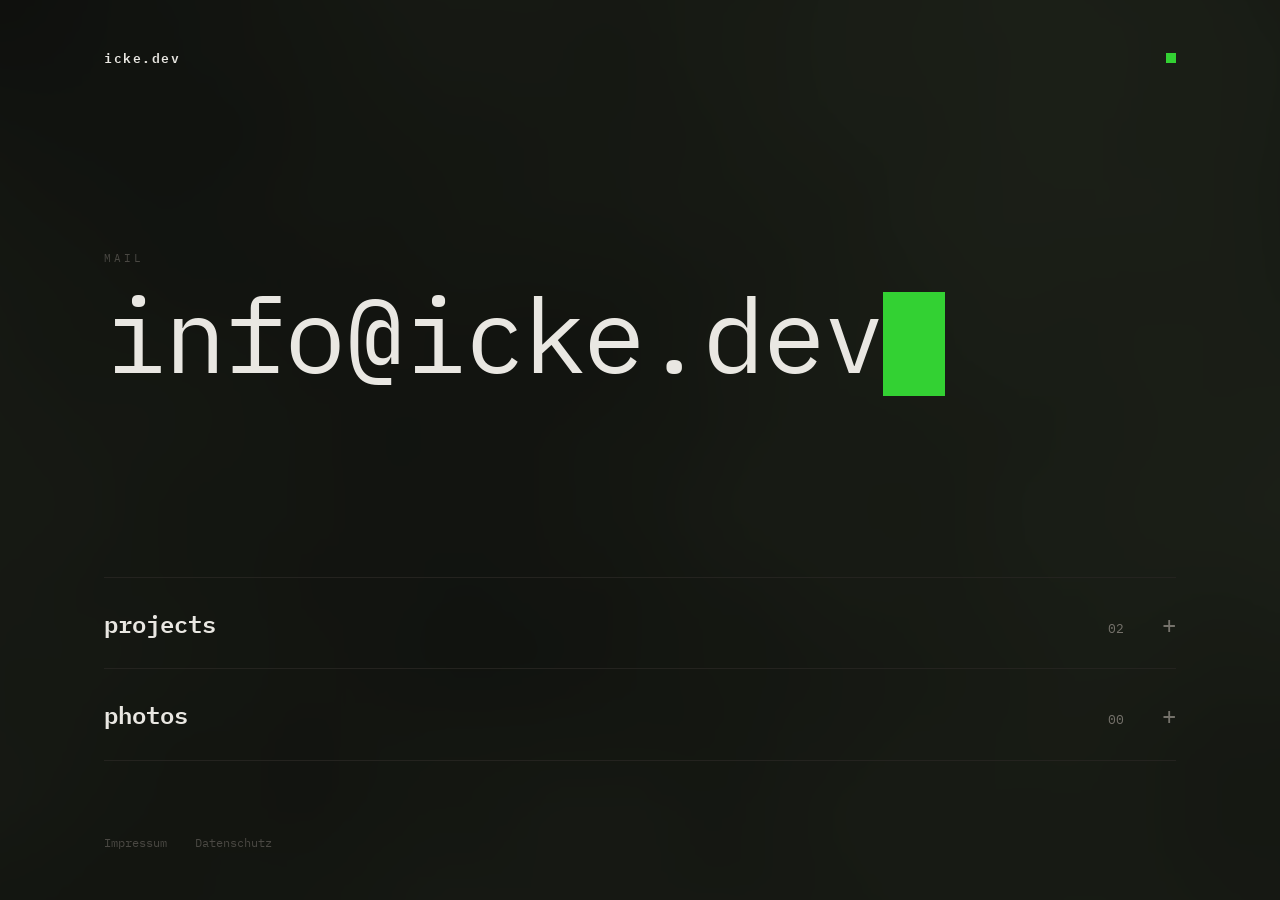
==== commit b30ab99b: "tweeks" ====
--- a/index.html
+++ b/index.html
@@ -95,8 +95,8 @@
         </div>
         <a class="proj" href="photos.html">
           <span class="proj__name">photos</span>
-          <span class="proj__meta">album — from your phone</span>
-          <span class="proj__arrow" aria-hidden="true">&rarr;</span>
+          <span class="proj__meta" data-photos-count>00</span>
+          <span class="work__toggle" aria-hidden="true"></span>
         </a>
       </section>
 
--- a/style.css
+++ b/style.css
@@ -72,7 +72,10 @@
   min-height: 100dvh;
   max-width: 1200px;
   margin: 0 auto;
-  padding: clamp(24px, 4vw, 48px) clamp(20px, 5vw, 64px);
+  padding: max(clamp(24px, 4vw, 48px), env(safe-area-inset-top))
+    max(clamp(20px, 5vw, 64px), env(safe-area-inset-right))
+    max(clamp(24px, 4vw, 48px), env(safe-area-inset-bottom))
+    max(clamp(20px, 5vw, 64px), env(safe-area-inset-left));
   display: flex;
   flex-direction: column;
   pointer-events: none;
@@ -209,15 +212,6 @@
 
 /* --- projects ------------------------------------------------------- */
 .work__sum {
-  width: 100%;
-  margin: 0;
-  font: inherit;
-  color: inherit;
-  background: none;
-  text-align: left;
-  appearance: none;
-  border: 0;
-  border-radius: 0;
   cursor: pointer;
 }
 
@@ -239,7 +233,8 @@
   rotate: 45deg;
 }
 
-.work__sum:hover .work__toggle {
+.work__sum:hover .work__toggle,
+.work > .proj:hover .work__toggle {
   color: var(--accent);
 }
 
@@ -267,11 +262,21 @@
   display: flex;
   align-items: baseline;
   gap: clamp(16px, 3vw, 40px);
-  padding-block: 26px;
+  width: 100%;
+  margin: 0;
+  padding: 26px 0;
+  border: 0;
   border-top: 1px solid var(--line);
   border-bottom: 1px solid var(--line);
+  border-radius: 0;
+  background: none;
+  font: inherit;
+  color: inherit;
+  text-align: left;
   text-decoration: none;
-  transition: border-color 0.15s linear;
+  appearance: none;
+  -webkit-appearance: none;
+  cursor: pointer;
 }
 
 .proj__name {
@@ -295,9 +300,6 @@
     translate 0.15s ease-out;
 }
 
-.proj:hover {
-  border-color: var(--accent);
-}
 .proj:hover .proj__name {
   color: var(--accent);
 }
@@ -350,26 +352,31 @@
 }
 
 .photos__key {
-  text-align: right;
-}
-
-.photos__key {
   width: 100%;
   margin: 0;
   padding: 0;
   border: 0;
-  background: none;
+  border-radius: 0;
+  background: transparent;
+  background-color: transparent;
   font: inherit;
   font-weight: 600;
-  font-size: clamp(17px, 2.4vw, 24px);
-  color: var(--ink);
+  font-size: max(16px, clamp(17px, 2.4vw, 24px));
+  color: var(--ink);
+  text-align: right;
   outline: none;
   appearance: none;
-  border-radius: 0;
-}
-
-.photos__key::placeholder {
-  color: var(--faint);
+  -webkit-appearance: none;
+  caret-color: var(--accent);
+}
+
+.photos__key:-webkit-autofill,
+.photos__key:-webkit-autofill:hover,
+.photos__key:-webkit-autofill:focus {
+  -webkit-text-fill-color: var(--ink);
+  caret-color: var(--accent);
+  box-shadow: 0 0 0 1000px var(--bg) inset;
+  transition: background-color 9999s ease-out;
 }
 
 .photos__gate {
@@ -472,7 +479,10 @@
   max-width: none;
   max-height: none;
   margin: 0;
-  padding: clamp(24px, 4vw, 48px) clamp(20px, 5vw, 64px);
+  padding: max(clamp(24px, 4vw, 48px), env(safe-area-inset-top))
+    max(clamp(20px, 5vw, 64px), env(safe-area-inset-right))
+    max(clamp(24px, 4vw, 48px), env(safe-area-inset-bottom))
+    max(clamp(20px, 5vw, 64px), env(safe-area-inset-left));
   border: 0;
   background: var(--bg);
   color: var(--ink);
@@ -642,11 +652,34 @@
 
   .work__sum .proj__meta,
   .work > .proj .proj__meta,
+  .photos__head .proj__meta,
   .photos__add .proj__meta {
     margin-left: auto;
     flex-basis: auto;
     order: 0;
   }
+
+  .work > .proj {
+    flex-wrap: nowrap;
+  }
+
+  .photos .proj {
+    flex-wrap: nowrap;
+    align-items: baseline;
+  }
+
+  .photos__grid {
+    grid-template-columns: 1fr;
+    gap: 20px;
+  }
+
+  .photos__view img {
+    height: calc(100dvh - 160px);
+  }
+
+  .photos__view-bar button {
+    min-height: 44px;
+  }
 }
 
 @media (prefers-reduced-motion: reduce) {
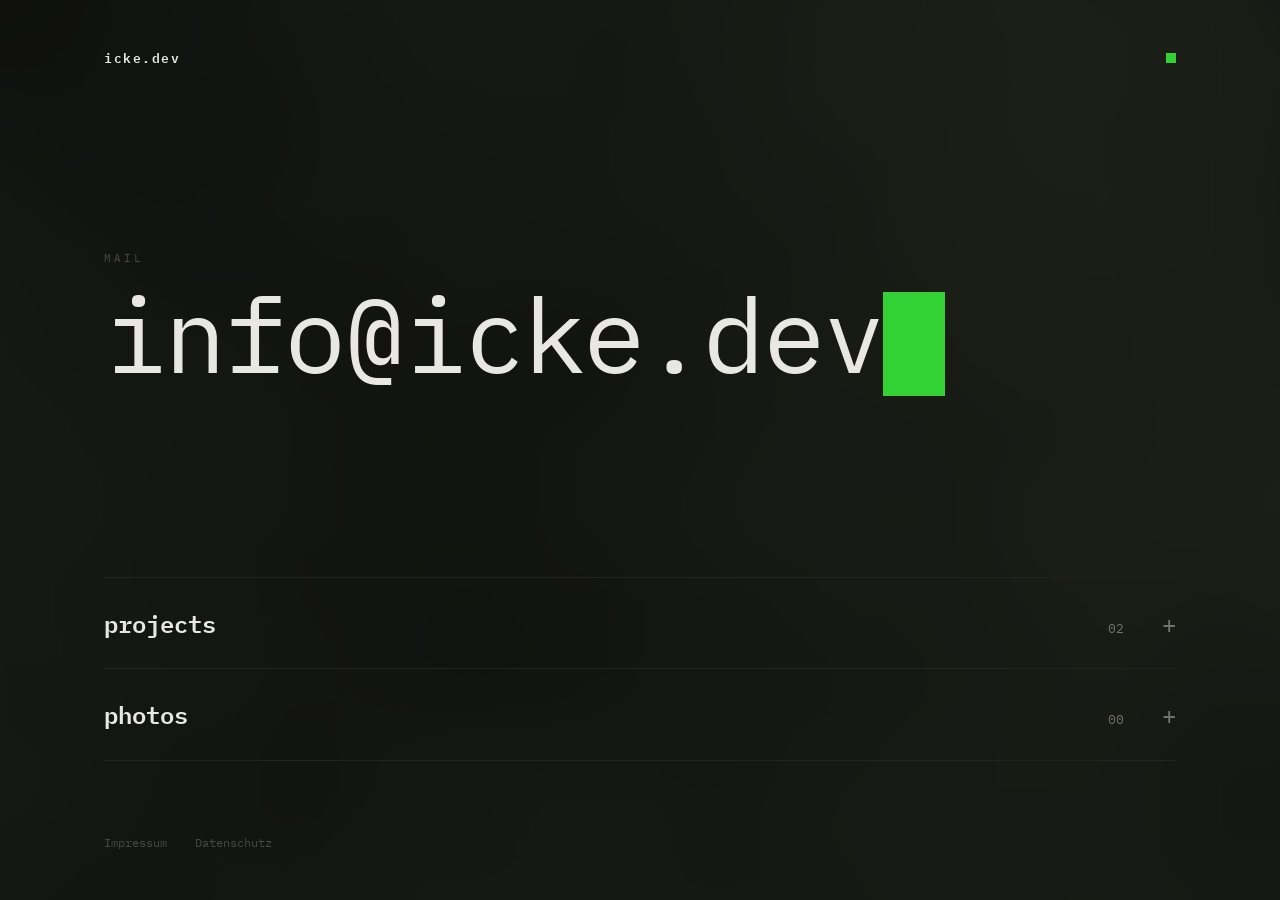
==== commit d53e1521: "added page transition" ====
--- a/index.html
+++ b/index.html
@@ -25,6 +25,14 @@
       crossorigin
     />
     <link rel="stylesheet" href="style.css" />
+    <script>
+      if (
+        !matchMedia("(prefers-reduced-motion: reduce)").matches &&
+        !("onpagereveal" in window)
+      ) {
+        document.documentElement.dataset.motion = "boot";
+      }
+    </script>
     <script type="importmap">
       {
         "imports": {
@@ -105,6 +113,7 @@
         <a href="/datenschutz.html">Datenschutz</a>
       </footer>
     </main>
+    <script src="motion.js"></script>
     <script src="legal.js"></script>
     <script type="module" src="phosphor.js"></script>
     <script type="module" src="ocean.js"></script>
--- a/style.css
+++ b/style.css
@@ -69,6 +69,8 @@
 .page {
   position: relative;
   z-index: 1;
+  isolation: isolate;
+  transform: translateZ(0);
   min-height: 100dvh;
   max-width: 1200px;
   margin: 0 auto;
@@ -103,6 +105,16 @@
   color: var(--accent);
 }
 
+.top__back {
+  margin-right: 0.75em;
+  font-weight: 400;
+  color: var(--mute);
+}
+
+a.top__mark:hover .top__back {
+  color: var(--accent);
+}
+
 /* --- top ----------------------------------------------------------- */
 .top {
   display: flex;
@@ -111,6 +123,7 @@
   font-size: 13px;
   letter-spacing: 0.12em;
   color: var(--mute);
+  view-transition-name: site-top;
 }
 
 .top__mark {
@@ -202,6 +215,7 @@
   overflow: hidden;
   pointer-events: none;
   user-select: none;
+  view-transition-name: site-bg;
 }
 
 .phosphor canvas {
@@ -213,6 +227,7 @@
 /* --- projects ------------------------------------------------------- */
 .work__sum {
   cursor: pointer;
+  touch-action: manipulation;
 }
 
 .work__toggle {
@@ -220,9 +235,10 @@
   color: var(--mute);
   font-size: clamp(17px, 2.4vw, 24px);
   line-height: 1;
+  transform: rotate(0deg);
   transition:
     color 0.15s linear,
-    rotate 0.35s cubic-bezier(0.22, 1, 0.36, 1);
+    transform 0.5s cubic-bezier(0.16, 1, 0.3, 1);
 }
 
 .work__toggle::before {
@@ -230,7 +246,7 @@
 }
 
 .work__sum[aria-expanded="true"] .work__toggle {
-  rotate: 45deg;
+  transform: rotate(45deg);
 }
 
 .work__sum:hover .work__toggle,
@@ -239,18 +255,13 @@
 }
 
 .work__list {
-  display: grid;
-  grid-template-rows: 0fr;
-  transition: grid-template-rows 0.45s cubic-bezier(0.22, 1, 0.36, 1);
-}
-
-.work__sum[aria-expanded="true"] + .work__list {
-  grid-template-rows: 1fr;
+  height: 0;
+  overflow: hidden;
+  transform: translateZ(0);
 }
 
 .work__list-inner {
   min-height: 0;
-  overflow: hidden;
 }
 
 .work__list .proj,
@@ -319,18 +330,11 @@
   border-top: 0;
 }
 
-.photos__head {
-  pointer-events: none;
-  cursor: default;
-}
-
-.photos__head:hover,
-.photos__gate:hover {
-  border-color: var(--line);
-}
-
-.photos__head:hover .proj__name {
-  color: inherit;
+.photos__label {
+  display: flex;
+  align-items: baseline;
+  justify-content: space-between;
+  gap: 16px;
 }
 
 .photos__add {
@@ -340,61 +344,8 @@
 }
 
 .photos__add[hidden],
-.photos__gate[hidden],
 .photos__lock[hidden] {
   display: none;
-}
-
-.photos__key-wrap {
-  flex: 1;
-  min-width: 0;
-  margin-left: auto;
-}
-
-.photos__key {
-  width: 100%;
-  margin: 0;
-  padding: 0;
-  border: 0;
-  border-radius: 0;
-  background: transparent;
-  background-color: transparent;
-  font: inherit;
-  font-weight: 600;
-  font-size: max(16px, clamp(17px, 2.4vw, 24px));
-  color: var(--ink);
-  text-align: right;
-  outline: none;
-  appearance: none;
-  -webkit-appearance: none;
-  caret-color: var(--accent);
-}
-
-.photos__key:-webkit-autofill,
-.photos__key:-webkit-autofill:hover,
-.photos__key:-webkit-autofill:focus {
-  -webkit-text-fill-color: var(--ink);
-  caret-color: var(--accent);
-  box-shadow: 0 0 0 1000px var(--bg) inset;
-  transition: background-color 9999s ease-out;
-}
-
-.photos__gate {
-  cursor: default;
-}
-
-.photos__gate .proj__arrow {
-  margin-left: auto;
-  padding: 0;
-  border: 0;
-  background: none;
-  font: inherit;
-  cursor: pointer;
-  appearance: none;
-}
-
-.photos__gate:focus-within {
-  border-color: var(--accent);
 }
 
 .photos__lock {
@@ -431,7 +382,6 @@
   cursor: pointer;
 }
 
-.photos__hint,
 .photos__empty,
 .photos__status {
   margin: 14px 0 0;
@@ -450,23 +400,27 @@
   margin: 32px 0 0;
   padding: 0;
   display: grid;
-  grid-template-columns: repeat(2, 1fr);
-  gap: clamp(12px, 2.4vw, 20px);
+  grid-template-columns: repeat(3, 1fr);
+  gap: clamp(8px, 2vw, 16px);
 }
 
 .photos__thumb {
+  position: relative;
   display: block;
   width: 100%;
   aspect-ratio: 1;
   padding: 0;
   border: 0;
-  background: var(--bg);
+  background: var(--line);
   cursor: pointer;
   appearance: none;
+  -webkit-appearance: none;
   -webkit-tap-highlight-color: transparent;
 }
 
 .photos__thumb img {
+  position: absolute;
+  inset: 0;
   display: block;
   width: 100%;
   height: 100%;
@@ -556,6 +510,7 @@
   margin: 0 0 3rem;
   font-size: 13px;
   letter-spacing: 0.12em;
+  view-transition-name: site-top;
 }
 
 .legal-page .kicker a {
@@ -572,6 +527,57 @@
   font-size: clamp(22px, 4vw, 32px);
   font-weight: 600;
   letter-spacing: -0.02em;
+}
+
+.legal-gate {
+  margin: -0.8rem 0 1.4rem;
+}
+
+.legal-gate[hidden] {
+  display: none;
+}
+
+.legal-gate__key {
+  width: 100%;
+  margin: 0;
+  padding: 0;
+  border: 0;
+  border-radius: 0;
+  background: transparent;
+  font: inherit;
+  font-size: 14px;
+  color: var(--mute);
+  appearance: none;
+  -webkit-appearance: none;
+  outline: none;
+  caret-color: var(--faint);
+}
+
+.legal-gate__key:-webkit-autofill,
+.legal-gate__key:-webkit-autofill:focus {
+  -webkit-text-fill-color: var(--mute);
+  box-shadow: 0 0 0 1000px var(--bg) inset;
+  transition: background-color 9999s ease-out;
+}
+
+.legal-gate__status,
+.legal-gate__lock {
+  margin: 0.4rem 0 0;
+  padding: 0;
+  border: 0;
+  background: none;
+  font: inherit;
+  font-size: 12px;
+  color: var(--faint);
+}
+
+.legal-gate__lock {
+  cursor: pointer;
+}
+
+.legal-gate__status[hidden],
+.legal-gate__lock[hidden] {
+  display: none;
 }
 
 .legal-page h2 {
@@ -632,12 +638,6 @@
 }
 
 /* --- responsive ------------------------------------------------------ */
-@media (min-width: 720px) {
-  .photos__grid {
-    grid-template-columns: repeat(3, 1fr);
-  }
-}
-
 @media (max-width: 560px) {
   .proj {
     flex-wrap: wrap;
@@ -652,7 +652,6 @@
 
   .work__sum .proj__meta,
   .work > .proj .proj__meta,
-  .photos__head .proj__meta,
   .photos__add .proj__meta {
     margin-left: auto;
     flex-basis: auto;
@@ -669,8 +668,8 @@
   }
 
   .photos__grid {
-    grid-template-columns: 1fr;
-    gap: 20px;
+    grid-template-columns: repeat(3, 1fr);
+    gap: 8px;
   }
 
   .photos__view img {
@@ -679,6 +678,100 @@
 
   .photos__view-bar button {
     min-height: 44px;
+  }
+}
+
+@media (prefers-reduced-motion: no-preference) {
+  @view-transition {
+    navigation: auto;
+  }
+
+  html[data-motion="boot"] .page,
+  html[data-motion="boot"] .stage,
+  html[data-motion="leave"] .page,
+  html[data-motion="leave"] .stage {
+    opacity: 0;
+    transform: translate3d(0, 16px, 0);
+  }
+
+  html[data-motion="leave"] .page,
+  html[data-motion="leave"] .stage {
+    transform: translate3d(0, -12px, 0);
+    pointer-events: none;
+  }
+
+  html[data-motion="ready"] .page,
+  html[data-motion="ready"] .stage {
+    opacity: 1;
+    transform: translate3d(0, 0, 0);
+  }
+
+  html[data-motion="ready"] .page,
+  html[data-motion="ready"] .stage,
+  html[data-motion="boot"] .page,
+  html[data-motion="boot"] .stage,
+  html[data-motion="leave"] .page,
+  html[data-motion="leave"] .stage {
+    transition:
+      opacity 0.48s cubic-bezier(0.16, 1, 0.3, 1),
+      transform 0.48s cubic-bezier(0.16, 1, 0.3, 1);
+  }
+
+  ::view-transition-old(root),
+  ::view-transition-new(root) {
+    animation-duration: 0.56s;
+    animation-timing-function: cubic-bezier(0.16, 1, 0.3, 1);
+    animation-fill-mode: both;
+  }
+
+  ::view-transition-old(root) {
+    animation-name: vt-leave-forward;
+  }
+
+  ::view-transition-new(root) {
+    animation-name: vt-enter-forward;
+  }
+
+  html:active-view-transition-type(back)::view-transition-old(root) {
+    animation-name: vt-leave-back;
+  }
+
+  html:active-view-transition-type(back)::view-transition-new(root) {
+    animation-name: vt-enter-back;
+  }
+
+  ::view-transition-group(site-bg),
+  ::view-transition-group(site-top) {
+    animation-duration: 0.56s;
+    animation-timing-function: cubic-bezier(0.16, 1, 0.3, 1);
+  }
+
+  @keyframes vt-leave-forward {
+    to {
+      opacity: 0;
+      transform: translate3d(0, -14px, 0);
+    }
+  }
+
+  @keyframes vt-enter-forward {
+    from {
+      opacity: 0;
+      transform: translate3d(0, 20px, 0);
+    }
+  }
+
+  @keyframes vt-leave-back {
+    to {
+      opacity: 0;
+      transform: translate3d(0, 14px, 0);
+    }
+  }
+
+  @keyframes vt-enter-back {
+    from {
+      opacity: 0;
+      transform: translate3d(0, -20px, 0);
+    }
   }
 }
 
